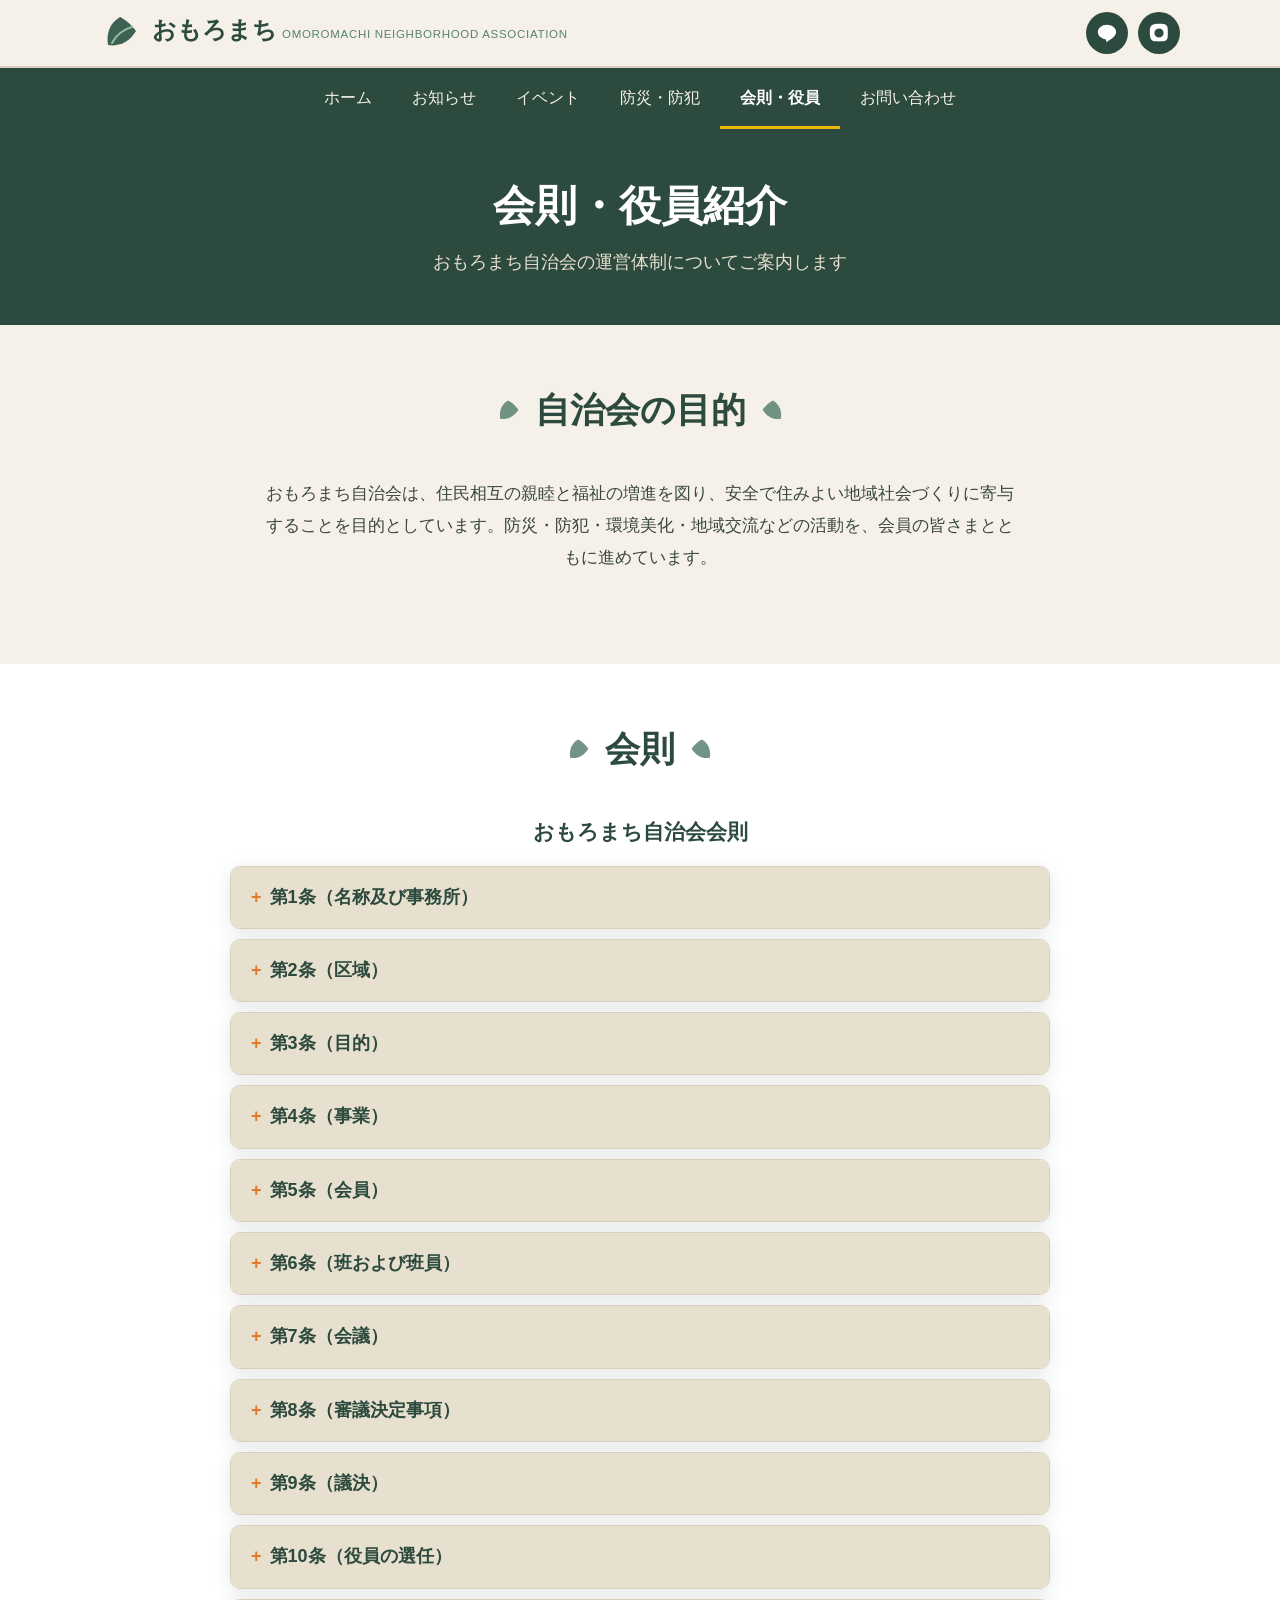
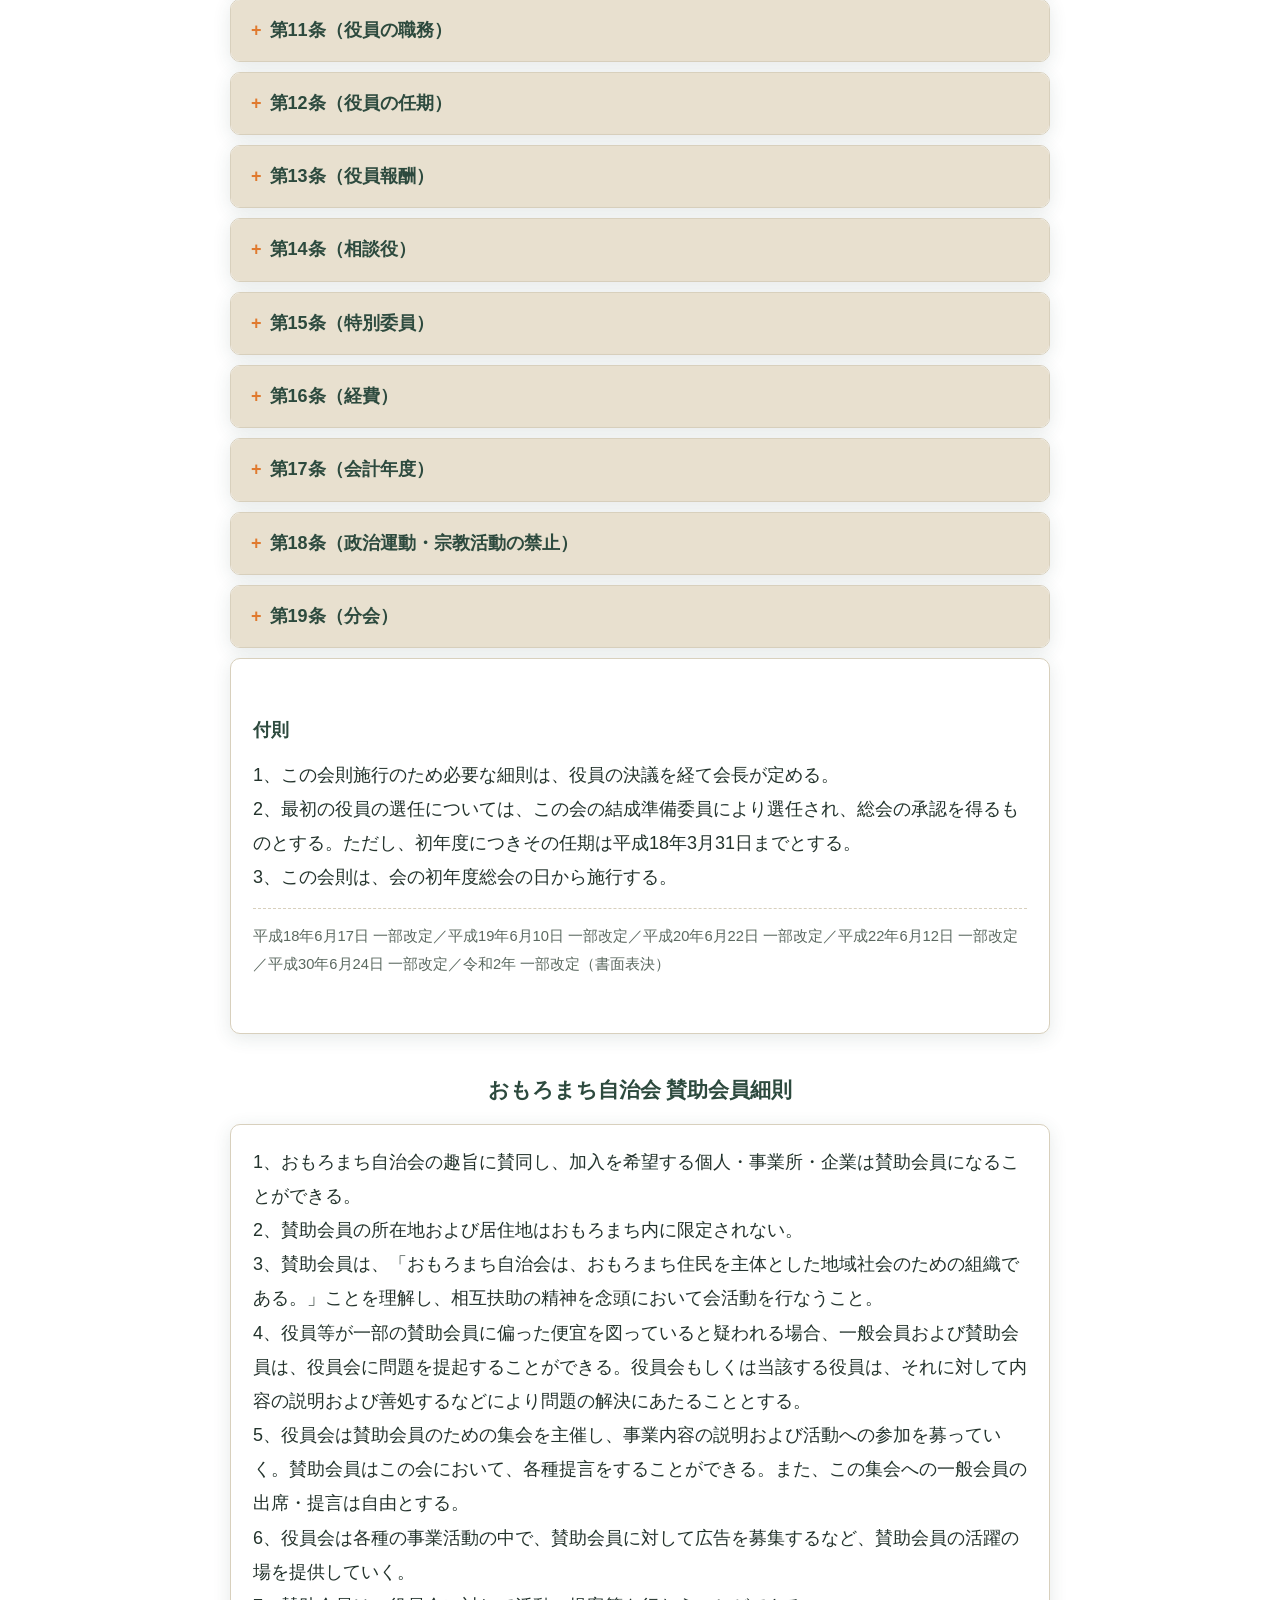
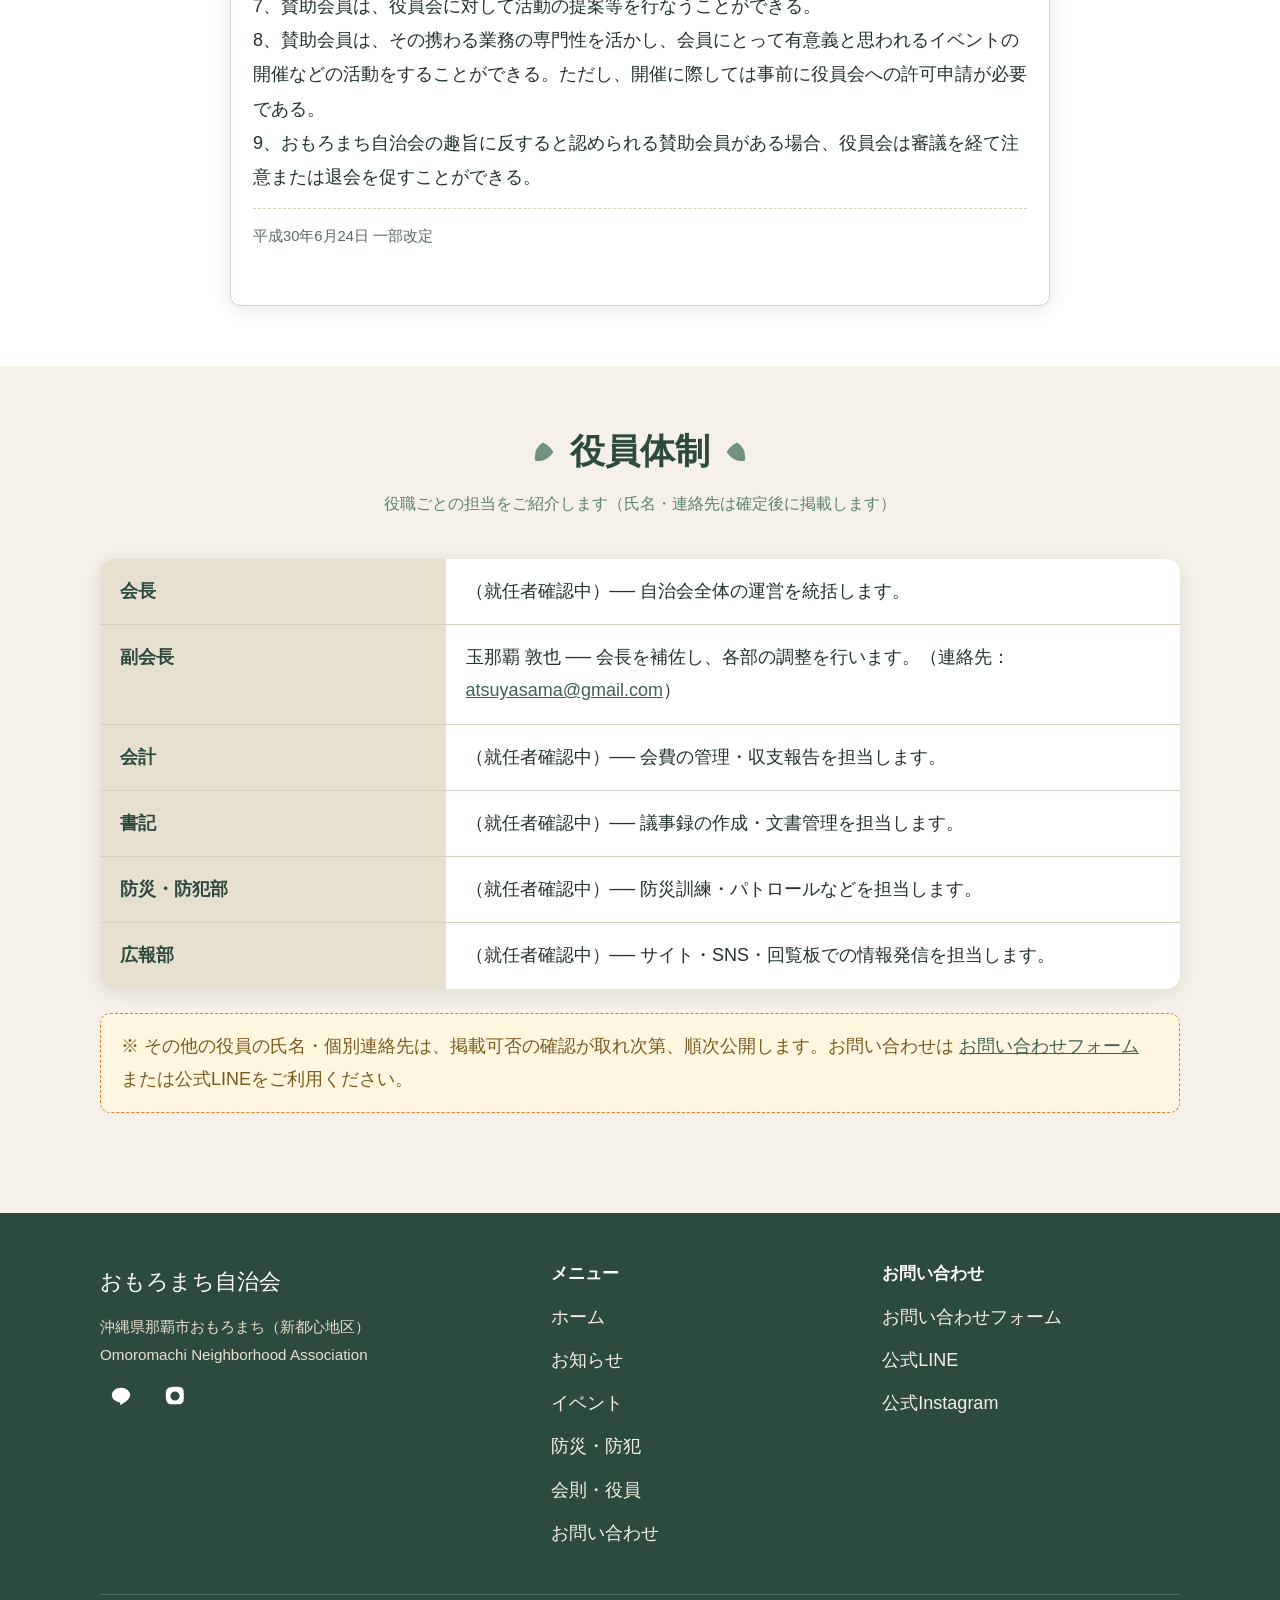
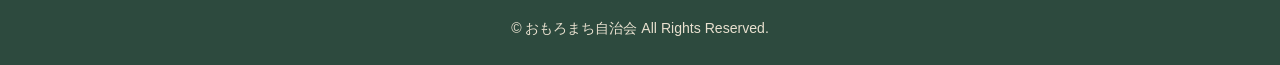
==== about.html @ 19787b6f "おもろまち自治会公式サイト 初回実装 トップ・会則役員・お問い合わせ・防災防犯・お知らせ・イベントの6ページ、 公式LINE/Instagram誘導、実写真反映済み。" ====
<!DOCTYPE html>
<html lang="ja">
<head>
<meta charset="UTF-8">
<meta name="viewport" content="width=device-width, initial-scale=1.0">
<title>会則・役員紹介｜おもろまち自治会</title>
<meta name="description" content="おもろまち自治会の会則と役員体制のご紹介です。">
<link rel="stylesheet" href="css/style.css">
</head>
<body>

<!-- ===== 共通ヘッダー ===== -->
<header class="site-header">
  <div class="header-inner">
    <a class="brand" href="index.html">
      <svg class="logo-leaf" width="40" height="40" viewBox="0 0 40 40" aria-hidden="true">
        <path d="M20 4C10 10 6 20 8 32c12 2 22-4 28-14C30 10 24 6 20 4z" fill="#3d6152"/>
        <path d="M12 30C16 22 24 16 32 14" stroke="#8fbfa5" stroke-width="2" fill="none" stroke-linecap="round"/>
      </svg>
      <span class="brand-text">
        <span class="brand-title">おもろまち</span>
        <span class="brand-sub">Omoromachi Neighborhood Association</span>
      </span>
    </a>
    <div class="header-sns">
      <a class="sns-btn" href="https://page.line.me/620akybx?openQrModal=true" target="_blank" rel="noopener" aria-label="公式LINE">
        <svg viewBox="0 0 24 24" aria-hidden="true"><path d="M12 3C6.5 3 2 6.6 2 11c0 3.9 3.5 7.2 8.3 7.9.3.1.7.2.8.5.1.3.1.7 0 .9l-.1.8c0 .3-.2 1 .9.5s5.7-3.4 7.8-5.8C21 14.5 22 12.8 22 11c0-4.4-4.5-8-10-8z" fill="#fff"/></svg>
      </a>
      <a class="sns-btn" href="https://www.instagram.com/omoromachijichikai/" target="_blank" rel="noopener" aria-label="公式Instagram">
        <svg viewBox="0 0 24 24" aria-hidden="true"><path d="M12 2c2.7 0 3 0 4.1.1 1 0 1.7.2 2.3.4.6.3 1.1.6 1.6 1.1.5.5.8 1 1.1 1.6.2.6.4 1.3.4 2.3.1 1.1.1 1.4.1 4.1s0 3-.1 4.1c0 1-.2 1.7-.4 2.3-.3.6-.6 1.1-1.1 1.6-.5.5-1 .8-1.6 1.1-.6.2-1.3.4-2.3.4-1.1.1-1.4.1-4.1.1s-3 0-4.1-.1c-1 0-1.7-.2-2.3-.4-.6-.3-1.1-.6-1.6-1.1-.5-.5-.8-1-1.1-1.6-.2-.6-.4-1.3-.4-2.3C2 15 2 14.7 2 12s0-3 .1-4.1c0-1 .2-1.7.4-2.3.3-.6.6-1.1 1.1-1.6.5-.5 1-.8 1.6-1.1.6-.2 1.3-.4 2.3-.4C9 2 9.3 2 12 2zm0 5a5 5 0 100 10 5 5 0 000-10z" fill="#fff"/></svg>
      </a>
    </div>
    <button class="nav-toggle" aria-label="メニューを開く" aria-expanded="false" aria-controls="mainnav">
      <span></span><span></span><span></span>
    </button>
  </div>
</header>

<nav class="site-nav" id="mainnav">
  <ul class="nav-list">
    <li><a href="index.html">ホーム</a></li>
    <li><a href="news.html">お知らせ</a></li>
    <li><a href="event.html">イベント</a></li>
    <li><a href="bousai.html">防災・防犯</a></li>
    <li><a href="about.html" class="current">会則・役員</a></li>
    <li><a href="contact.html">お問い合わせ</a></li>
  </ul>
</nav>

<section class="page-hero">
  <h1 class="mincho">会則・役員紹介</h1>
  <p>おもろまち自治会の運営体制についてご案内します</p>
</section>

<!-- 会の目的 -->
<section class="section">
  <div class="container">
    <div class="section-head">
      <h2>
        <svg class="leaf-deco" width="26" height="26" viewBox="0 0 40 40" aria-hidden="true"><path d="M20 4C10 10 6 20 8 32c12 2 22-4 28-14C30 10 24 6 20 4z" fill="#5a8271"/></svg>
        自治会の目的
        <svg class="leaf-deco" width="26" height="26" viewBox="0 0 40 40" aria-hidden="true" style="transform:scaleX(-1)"><path d="M20 4C10 10 6 20 8 32c12 2 22-4 28-14C30 10 24 6 20 4z" fill="#5a8271"/></svg>
      </h2>
    </div>
    <p class="lead">おもろまち自治会は、住民相互の親睦と福祉の増進を図り、安全で住みよい地域社会づくりに寄与することを目的としています。防災・防犯・環境美化・地域交流などの活動を、会員の皆さまとともに進めています。</p>
  </div>
</section>

<!-- 会則 -->
<section class="section alt">
  <div class="container">
    <div class="section-head">
      <h2>
        <svg class="leaf-deco" width="26" height="26" viewBox="0 0 40 40" aria-hidden="true"><path d="M20 4C10 10 6 20 8 32c12 2 22-4 28-14C30 10 24 6 20 4z" fill="#5a8271"/></svg>
        会則
        <svg class="leaf-deco" width="26" height="26" viewBox="0 0 40 40" aria-hidden="true" style="transform:scaleX(-1)"><path d="M20 4C10 10 6 20 8 32c12 2 22-4 28-14C30 10 24 6 20 4z" fill="#5a8271"/></svg>
      </h2>
    </div>
    <div class="bylaws-block">
      <h3 class="bylaws-title">おもろまち自治会会則</h3>

      <details class="bylaws-article">
        <summary>第1条（名称及び事務所）</summary>
        <div class="bylaws-article-body">この会は「おもろまち自治会」と称し、事務所をおもろまち地区内に置く。</div>
      </details>

      <details class="bylaws-article">
        <summary>第2条（区域）</summary>
        <div class="bylaws-article-body">この会の活動区域は、沖縄県那覇市おもろまち区域を基本とする。</div>
      </details>

      <details class="bylaws-article">
        <summary>第3条（目的）</summary>
        <div class="bylaws-article-body">この会は、会員相互の親睦と福祉を増進し、地域社会の向上発展を図ることを目的とする。</div>
      </details>

      <details class="bylaws-article">
        <summary>第4条（事業）</summary>
        <div class="bylaws-article-body">この会は、前条の目的を達成するため、次の事業を行う。
(1) 会員相互の扶助、並びに親睦の増進に関すること。
(2) 福利厚生の増進に関すること。
(3) 環境衛生の改善向上に関すること。
(4) 地域の交通安全に関すること。
(5) 防犯防災対策に関すること。
(6) 青少年の健全育成に関すること。
(7) その他、会の目的達成に関すること。</div>
      </details>

      <details class="bylaws-article">
        <summary>第5条（会員）</summary>
        <div class="bylaws-article-body">1、この会は、おもろまち（おもろまち区域に接しているマンション名「アーバンパレット新都心（安里91番地）」を含める）に在住し、この会の目的に賛同する者を会員として組織する。
2、この会の目的に賛同し、その発展を助成しようとする個人・事業所・団体は賛助会員となることができる。
3、賛助会員に関する細則は別に定める。
4、会員（賛助会員を含む）は、会長もしくは副会長に届け出ることによって、この会に加入及び脱退することができる。
5、会費を長期にわたり滞納した場合は、役員会により会員（賛助会員を含む）を退会させることができる。退会させられた会員の再入会については、役員会により決定する。</div>
      </details>

      <details class="bylaws-article">
        <summary>第6条（班および班員）</summary>
        <div class="bylaws-article-body">この会に班を置くことができる
1、各班の区分けは役員会および会員相互の話し合いにより決定する。
2、各班には、班長1名および副班長若干名を置くことができる。
3、班長および副班長は、各班の推薦等により各班により決定するものとする。</div>
      </details>

      <details class="bylaws-article">
        <summary>第7条（会議）</summary>
        <div class="bylaws-article-body">この会の会議は、総会および役員会とする。
1、総会は、毎年6月までに開催する。ただし、会長が必要と認めるときは、臨時に開催することができる。
2、役員会は、会長が必要と認めるときに開催する。
3、役員会は、第10条各号の役員をもって構成する。</div>
      </details>

      <details class="bylaws-article">
        <summary>第8条（審議決定事項）</summary>
        <div class="bylaws-article-body">会議の審議決定事項は次のとおりとする。
1、総会は次の事項を審議決定する。
(1) 会長、副会長および他の各役員の選任決定。
(2) 事業計画および収支予算の承認。
(3) 事業報告および収支決算の承認。
(4) 会則に関する審議および承認。
(5) その他必要な事項。（役員のリコール等を含む。）
2、役員会は次の事項を審議または決定する。
(1) 事業計画および予算決算に関すること。
(2) 会則に関すること。（審議後、総会にて承認を得る。）
(3) 細則に関すること。（審議後、総会にて承認を得る。）
(4) その他必要な事項。（役員のリコール等を含む。審議後、総会にて承認を得る。）
3、役員会は必要止むを得ないときは、総会に代わり審議決定することができる。ただし、次の総会において承認を得るものとする。</div>
      </details>

      <details class="bylaws-article">
        <summary>第9条（議決）</summary>
        <div class="bylaws-article-body">総会の議事は、出席者（委任状を含む）の過半数で決定する。
尚、総会は会員の1/3以上（委任状を含む）の出席で成立するものとする。
また、疫病の蔓延や自然災害発生等の社会状況下において、総会の開催が困難と判断される年度においては、書面表決により議決を行うこととする。その判断は、会長を主とする役員会に決定を委ねるものとする。</div>
      </details>

      <details class="bylaws-article">
        <summary>第10条（役員の選任）</summary>
        <div class="bylaws-article-body">この会に次の役員を置く。
(1) 会長1名 (2) 副会長 若干名 (3) 事務局（会計・書記） 若干名 (4) 広報1名 (5) 班長 若干名 (6) 監査役2名
1、会長、副会長、監査役は総会において選任する。
2、他の役員は役員会の同意を得て会長が選任する。</div>
      </details>

      <details class="bylaws-article">
        <summary>第11条（役員の職務）</summary>
        <div class="bylaws-article-body">役員の職務は次のとおりとする。
1、会長は、会を代表し会務を統轄する。
2、副会長は、会長を補佐し、会長が事故・病気等により不在の場合はその職務を代行する。
3、会計は、会長の指示を受けて、会計事務を処理する。
4、書記は、会の記録事務を行なう。
5、班長は、事務連絡等を行なう。
6、監査役は、会の会計を監査する。</div>
      </details>

      <details class="bylaws-article">
        <summary>第12条（役員の任期）</summary>
        <div class="bylaws-article-body">1、役員の任期は2年とし、再任をさまたげない。ただし、班長の任期は1年とする。
2、補欠により就任した役員の任期は、前任者の残任期間とする。
3、役員は、その任期満了後も後任者が選任されるまでは、その職務を行うものとする。</div>
      </details>

      <details class="bylaws-article">
        <summary>第13条（役員報酬）</summary>
        <div class="bylaws-article-body">役員および特別委員には、総会にて議決された予算に則って報酬を支給する。</div>
      </details>

      <details class="bylaws-article">
        <summary>第14条（相談役）</summary>
        <div class="bylaws-article-body">1、この会に相談役を置くことが出来る。
2、相談役は、役員会の同意を得て会長が委嘱する。
3、相談役は、会の相談に応じ、会議に出席して意見をのべることが出来る。</div>
      </details>

      <details class="bylaws-article">
        <summary>第15条（特別委員）</summary>
        <div class="bylaws-article-body">1、自治会運営において専門的事項に関し、必要に応じて特別委員を置くことが出来る。
2、特別委員は、役員会による審議後、会長が委嘱する。</div>
      </details>

      <details class="bylaws-article">
        <summary>第16条（経費）</summary>
        <div class="bylaws-article-body">この会の経費は、会費、寄付金およびその他の収入をもってあてる。
1、会費は、1世帯あたり月額「500円」とする。
2、賛助会員の会費も月額「500円」とする。
3、会費は各会員より口座振替にて毎年6月末日を振替日（休日の場合は前日）とし、一年分（¥6000）を徴収する。
4、住民が組織する管理組合のある集合住宅（マンション・アパート等）において、管理組合により集合住宅全戸で一括入会する場合は、会費割引の対象となる。ただし、会費徴収については、一括入会する管理組合が各集合住宅の会員から行い、自治会の口座に一年分を一括（全戸数分）で口座振込とする。（1ヶ月あたりの割引額は、50世帯未満100円/世帯、50以上100世帯未満150円/世帯、100世帯以上200円/世帯とする）また、一括入会割引の対象となる管理組合は、第6条に基づき、その代表者を班長とする。</div>
      </details>

      <details class="bylaws-article">
        <summary>第17条（会計年度）</summary>
        <div class="bylaws-article-body">この会の会計年度は、毎年4月1日より翌年3月31日までとする。ただし、初年度は総会後より翌年3月31日までとする。</div>
      </details>

      <details class="bylaws-article">
        <summary>第18条（政治運動・宗教活動の禁止）</summary>
        <div class="bylaws-article-body">この会の会員は、この会を政治および宗教の運動活動に利用してはならない。</div>
      </details>

      <details class="bylaws-article">
        <summary>第19条（分会）</summary>
        <div class="bylaws-article-body">この会に、子供会・婦人会・老人会等の分会を発足することができる。各分会は、有志により自主運営することを基本とするが、必要に応じてその代表者等が役員会に運営方法・内容を相談することができる。</div>
      </details>

      <div class="bylaws-supplement">
        <h4>付則</h4>1、この会則施行のため必要な細則は、役員の決議を経て会長が定める。
2、最初の役員の選任については、この会の結成準備委員により選任され、総会の承認を得るものとする。ただし、初年度につきその任期は平成18年3月31日までとする。
3、この会則は、会の初年度総会の日から施行する。
        <div class="bylaws-revisions">平成18年6月17日 一部改定／平成19年6月10日 一部改定／平成20年6月22日 一部改定／平成22年6月12日 一部改定／平成30年6月24日 一部改定／令和2年 一部改定（書面表決）</div>
      </div>
    </div>

    <div class="bylaws-block">
      <h3 class="bylaws-title">おもろまち自治会 賛助会員細則</h3>
      <div class="bylaws-supplement">1、おもろまち自治会の趣旨に賛同し、加入を希望する個人・事業所・企業は賛助会員になることができる。
2、賛助会員の所在地および居住地はおもろまち内に限定されない。
3、賛助会員は、「おもろまち自治会は、おもろまち住民を主体とした地域社会のための組織である。」ことを理解し、相互扶助の精神を念頭において会活動を行なうこと。
4、役員等が一部の賛助会員に偏った便宜を図っていると疑われる場合、一般会員および賛助会員は、役員会に問題を提起することができる。役員会もしくは当該する役員は、それに対して内容の説明および善処するなどにより問題の解決にあたることとする。
5、役員会は賛助会員のための集会を主催し、事業内容の説明および活動への参加を募っていく。賛助会員はこの会において、各種提言をすることができる。また、この集会への一般会員の出席・提言は自由とする。
6、役員会は各種の事業活動の中で、賛助会員に対して広告を募集するなど、賛助会員の活躍の場を提供していく。
7、賛助会員は、役員会に対して活動の提案等を行なうことができる。
8、賛助会員は、その携わる業務の専門性を活かし、会員にとって有意義と思われるイベントの開催などの活動をすることができる。ただし、開催に際しては事前に役員会への許可申請が必要である。
9、おもろまち自治会の趣旨に反すると認められる賛助会員がある場合、役員会は審議を経て注意または退会を促すことができる。
        <div class="bylaws-revisions">平成30年6月24日 一部改定</div>
      </div>
    </div>
  </div>
</section>

<!-- 役員体制 -->
<section class="section">
  <div class="container">
    <div class="section-head">
      <h2>
        <svg class="leaf-deco" width="26" height="26" viewBox="0 0 40 40" aria-hidden="true"><path d="M20 4C10 10 6 20 8 32c12 2 22-4 28-14C30 10 24 6 20 4z" fill="#5a8271"/></svg>
        役員体制
        <svg class="leaf-deco" width="26" height="26" viewBox="0 0 40 40" aria-hidden="true" style="transform:scaleX(-1)"><path d="M20 4C10 10 6 20 8 32c12 2 22-4 28-14C30 10 24 6 20 4z" fill="#5a8271"/></svg>
      </h2>
      <p>役職ごとの担当をご紹介します（氏名・連絡先は確定後に掲載します）</p>
    </div>
    <table class="def-table">
      <tbody>
        <tr>
          <th>会長</th>
          <td>（就任者確認中）── 自治会全体の運営を統括します。</td>
        </tr>
        <tr>
          <th>副会長</th>
          <td>玉那覇 敦也 ── 会長を補佐し、各部の調整を行います。（連絡先：<a href="mailto:atsuyasama@gmail.com">atsuyasama@gmail.com</a>）</td>
        </tr>
        <tr>
          <th>会計</th>
          <td>（就任者確認中）── 会費の管理・収支報告を担当します。</td>
        </tr>
        <tr>
          <th>書記</th>
          <td>（就任者確認中）── 議事録の作成・文書管理を担当します。</td>
        </tr>
        <tr>
          <th>防災・防犯部</th>
          <td>（就任者確認中）── 防災訓練・パトロールなどを担当します。</td>
        </tr>
        <tr>
          <th>広報部</th>
          <td>（就任者確認中）── サイト・SNS・回覧板での情報発信を担当します。</td>
        </tr>
      </tbody>
    </table>
    <div class="placeholder-note" style="margin-top:24px">
      ※ その他の役員の氏名・個別連絡先は、掲載可否の確認が取れ次第、順次公開します。お問い合わせは
      <a href="contact.html">お問い合わせフォーム</a> または公式LINEをご利用ください。
    </div>
  </div>
</section>

<!-- ===== 共通フッター ===== -->
<footer class="site-footer">
  <div class="container">
    <div class="footer-grid">
      <div class="footer-brand">
        <span class="brand-title">おもろまち自治会</span>
        <p>沖縄県那覇市おもろまち（新都心地区）<br>Omoromachi Neighborhood Association</p>
        <div class="footer-sns">
          <a class="sns-btn" href="https://page.line.me/620akybx?openQrModal=true" target="_blank" rel="noopener" aria-label="公式LINE">
            <svg viewBox="0 0 24 24" aria-hidden="true"><path d="M12 3C6.5 3 2 6.6 2 11c0 3.9 3.5 7.2 8.3 7.9.3.1.7.2.8.5.1.3.1.7 0 .9l-.1.8c0 .3-.2 1 .9.5s5.7-3.4 7.8-5.8C21 14.5 22 12.8 22 11c0-4.4-4.5-8-10-8z" fill="#fff"/></svg>
          </a>
          <a class="sns-btn" href="https://www.instagram.com/omoromachijichikai/" target="_blank" rel="noopener" aria-label="公式Instagram">
            <svg viewBox="0 0 24 24" aria-hidden="true"><path d="M12 2c2.7 0 3 0 4.1.1 1 0 1.7.2 2.3.4.6.3 1.1.6 1.6 1.1.5.5.8 1 1.1 1.6.2.6.4 1.3.4 2.3.1 1.1.1 1.4.1 4.1s0 3-.1 4.1c0 1-.2 1.7-.4 2.3-.3.6-.6 1.1-1.1 1.6-.5.5-1 .8-1.6 1.1-.6.2-1.3.4-2.3.4-1.1.1-1.4.1-4.1.1s-3 0-4.1-.1c-1 0-1.7-.2-2.3-.4-.6-.3-1.1-.6-1.6-1.1-.5-.5-.8-1-1.1-1.6-.2-.6-.4-1.3-.4-2.3C2 15 2 14.7 2 12s0-3 .1-4.1c0-1 .2-1.7.4-2.3.3-.6.6-1.1 1.1-1.6.5-.5 1-.8 1.6-1.1.6-.2 1.3-.4 2.3-.4C9 2 9.3 2 12 2zm0 5a5 5 0 100 10 5 5 0 000-10z" fill="#fff"/></svg>
          </a>
        </div>
      </div>
      <div class="footer-col">
        <h3>メニュー</h3>
        <ul>
          <li><a href="index.html">ホーム</a></li>
          <li><a href="news.html">お知らせ</a></li>
          <li><a href="event.html">イベント</a></li>
          <li><a href="bousai.html">防災・防犯</a></li>
          <li><a href="about.html">会則・役員</a></li>
          <li><a href="contact.html">お問い合わせ</a></li>
        </ul>
      </div>
      <div class="footer-col">
        <h3>お問い合わせ</h3>
        <ul>
          <li><a href="contact.html">お問い合わせフォーム</a></li>
          <li><a href="https://page.line.me/620akybx?openQrModal=true" target="_blank" rel="noopener">公式LINE</a></li>
          <li><a href="https://www.instagram.com/omoromachijichikai/" target="_blank" rel="noopener">公式Instagram</a></li>
        </ul>
      </div>
    </div>
    <div class="footer-bottom">
      &copy; おもろまち自治会 All Rights Reserved.
    </div>
  </div>
</footer>

<script src="js/main.js"></script>
</body>
</html>
---- css/style.css ----
/* =========================================================
   おもろまち自治会 公式サイト 共通スタイル
   配色: 深緑 #2d4a3e / アイボリー #f5f1e8 / アクセント黄・橙
   ========================================================= */

:root {
  --green-deep: #2d4a3e;
  --green-mid: #3d6152;
  --green-light: #5a8271;
  --cream: #f5f1e8;
  --cream-dark: #e8e0cf;
  --accent-yellow: #f2b705;
  --accent-orange: #e07a2f;
  --text-main: #23332c;
  --text-inverse: #ffffff;
  --border-soft: #d8d0bd;
  --shadow: 0 4px 18px rgba(45, 74, 62, 0.12);

  /* 高齢者にも読みやすいよう、やや大きめの基準文字サイズ */
  --fs-base: 18px;
  --maxw: 1120px;
  --radius: 14px;
}

* { box-sizing: border-box; }

html { scroll-behavior: smooth; }

body {
  margin: 0;
  font-family: "Hiragino Kaku Gothic ProN", "Yu Gothic", "Meiryo", "Segoe UI", sans-serif;
  font-size: var(--fs-base);
  line-height: 1.85;
  color: var(--text-main);
  background: var(--cream);
  -webkit-text-size-adjust: 100%;
}

/* 見出しは明朝系 */
h1, h2, h3, .mincho {
  font-family: "Hiragino Mincho ProN", "Yu Mincho", "YuMincho", "Noto Serif JP", serif;
  font-weight: 600;
  color: var(--green-deep);
  line-height: 1.5;
}

a { color: var(--green-mid); }

img { max-width: 100%; display: block; }

.container {
  width: 100%;
  max-width: var(--maxw);
  margin: 0 auto;
  padding: 0 20px;
}

.visually-hidden {
  position: absolute; width: 1px; height: 1px;
  padding: 0; margin: -1px; overflow: hidden;
  clip: rect(0 0 0 0); white-space: nowrap; border: 0;
}

/* ========== ヘッダー ========== */
.site-header {
  background: var(--cream);
  border-bottom: 2px solid var(--border-soft);
  position: sticky;
  top: 0;
  z-index: 50;
}
.header-inner {
  display: flex;
  align-items: center;
  justify-content: space-between;
  gap: 16px;
  padding: 12px 20px;
  max-width: var(--maxw);
  margin: 0 auto;
}
.brand {
  display: flex;
  align-items: center;
  gap: 12px;
  text-decoration: none;
}
.brand .logo-leaf { flex: none; }
.brand-text .brand-title {
  font-family: "Hiragino Mincho ProN", "Yu Mincho", serif;
  font-size: 1.5rem;
  font-weight: 700;
  color: var(--green-deep);
  line-height: 1.2;
}
.brand-text .brand-sub {
  font-size: 0.72rem;
  letter-spacing: 0.06em;
  color: var(--green-light);
  text-transform: uppercase;
}

.header-sns {
  display: flex;
  align-items: center;
  gap: 10px;
}
.sns-btn {
  width: 42px; height: 42px;
  border-radius: 50%;
  display: inline-flex;
  align-items: center;
  justify-content: center;
  background: var(--green-deep);
  color: #fff;
  text-decoration: none;
  transition: transform .15s ease, background .15s ease;
}
.sns-btn:hover { transform: translateY(-2px); background: var(--green-mid); }
.sns-btn svg { width: 22px; height: 22px; fill: #fff; }

/* ハンバーガー */
.nav-toggle {
  display: none;
  background: none;
  border: 2px solid var(--green-deep);
  border-radius: 8px;
  width: 46px; height: 42px;
  cursor: pointer;
  padding: 0;
}
.nav-toggle span {
  display: block;
  width: 22px; height: 2px;
  margin: 4px auto;
  background: var(--green-deep);
  transition: .25s;
}

/* ========== ナビ ========== */
.site-nav {
  background: var(--green-deep);
}
.nav-list {
  list-style: none;
  margin: 0; padding: 0;
  display: flex;
  flex-wrap: wrap;
  justify-content: center;
  max-width: var(--maxw);
  margin: 0 auto;
}
.nav-list a {
  display: block;
  padding: 14px 20px;
  color: var(--cream);
  text-decoration: none;
  font-size: 1.02rem;
  border-bottom: 3px solid transparent;
  transition: background .15s, border-color .15s;
}
.nav-list a:hover { background: var(--green-mid); }
.nav-list a.current {
  border-bottom-color: var(--accent-yellow);
  color: #fff;
  font-weight: 700;
}

/* ========== ヒーロー ========== */
.hero {
  position: relative;
  padding: 0;
}
.hero-photos {
  display: grid;
  grid-template-columns: 1fr 1fr 1fr;
  min-height: 340px;
}
.hero-photos .ph { min-height: 340px; overflow: hidden; background: linear-gradient(135deg, #6a8f7c, #3d6152); }
.hero-photos .ph img {
  width: 100%;
  height: 100%;
  object-fit: cover;
  display: block;
}

.hero-overlay {
  position: absolute;
  inset: 0;
  display: flex;
  flex-direction: column;
  align-items: center;
  justify-content: center;
  text-align: center;
  padding: 24px;
  background: rgba(20, 35, 28, 0.42);
}
.hero-overlay h1 {
  color: #fff;
  font-size: clamp(1.9rem, 5vw, 3.2rem);
  margin: 0 0 14px;
  text-shadow: 0 2px 12px rgba(0,0,0,.4);
}
.hero-overlay p {
  color: #fdfbf5;
  font-size: clamp(1rem, 2.4vw, 1.25rem);
  margin: 0 0 8px;
  text-shadow: 0 1px 8px rgba(0,0,0,.4);
}
.hero-btns {
  margin-top: 22px;
  display: flex;
  gap: 14px;
  flex-wrap: wrap;
  justify-content: center;
}

/* ========== ボタン ========== */
.btn {
  display: inline-block;
  padding: 14px 30px;
  border-radius: 999px;
  font-size: 1.05rem;
  font-weight: 700;
  text-decoration: none;
  cursor: pointer;
  border: 2px solid transparent;
  transition: transform .15s ease, box-shadow .15s ease;
}
.btn:hover { transform: translateY(-2px); box-shadow: var(--shadow); }
.btn-primary { background: var(--green-deep); color: #fff; }
.btn-cream { background: var(--cream); color: var(--green-deep); border-color: var(--cream-dark); }
.btn-accent { background: var(--accent-orange); color: #fff; }

/* ========== セクション ========== */
.section { padding: 60px 0; }
.section.alt { background: #fff; }

.section-head {
  text-align: center;
  margin-bottom: 40px;
}
.section-head h2 {
  font-size: clamp(1.6rem, 3.5vw, 2.2rem);
  margin: 0;
  display: inline-flex;
  align-items: center;
  gap: 14px;
}
.section-head .leaf-deco { flex: none; opacity: .85; }
.section-head p {
  margin: 10px 0 0;
  color: var(--green-light);
  font-size: 1rem;
}

/* ========== カードグリッド ========== */
.card-grid {
  display: grid;
  grid-template-columns: repeat(3, 1fr);
  gap: 26px;
}
.card {
  background: #fff;
  border: 1px solid var(--border-soft);
  border-radius: var(--radius);
  overflow: hidden;
  box-shadow: var(--shadow);
  display: flex;
  flex-direction: column;
  transition: transform .15s ease;
}
.card:hover { transform: translateY(-4px); }
.card-thumb {
  height: 160px;
  background: linear-gradient(135deg, var(--green-light), var(--green-deep));
  display: flex; align-items: center; justify-content: center;
  overflow: hidden;
}
.card-thumb.thumb-event { background: linear-gradient(135deg, var(--accent-yellow), var(--accent-orange)); }
.card-thumb svg { width: 54px; height: 54px; opacity: .9; }
.card-thumb img {
  width: 100%;
  height: 100%;
  object-fit: cover;
  display: block;
}
.card-body { padding: 18px 20px 22px; flex: 1; display: flex; flex-direction: column; }
.card-date {
  font-size: 0.85rem;
  color: var(--accent-orange);
  font-weight: 700;
  letter-spacing: .04em;
}
.card-body h3 { margin: 6px 0 8px; font-size: 1.2rem; }
.card-body p { margin: 0; font-size: 0.96rem; color: #4a5750; }
.card-more { margin-top: auto; }

/* ========== SNS 誘導バナー ========== */
.sns-banner {
  background: var(--green-deep);
  color: #fff;
  border-radius: var(--radius);
  padding: 34px 28px;
  text-align: center;
}
.sns-banner h2 { color: #fff; margin: 0 0 8px; }
.sns-banner p { margin: 0 0 22px; color: var(--cream-dark); }
.sns-banner-btns { display: flex; gap: 16px; justify-content: center; flex-wrap: wrap; }
.sns-line { background: #06c755; color: #fff; }
.sns-insta { background: linear-gradient(45deg,#f09433,#e6683c,#dc2743,#cc2366,#bc1888); color:#fff; }

/* ========== 汎用リスト（お知らせ/防災） ========== */
.info-list { list-style: none; margin: 0; padding: 0; }
.info-list li {
  background: #fff;
  border: 1px solid var(--border-soft);
  border-left: 6px solid var(--green-light);
  border-radius: 10px;
  padding: 18px 22px;
  margin-bottom: 16px;
}
.info-list .info-date { color: var(--accent-orange); font-weight: 700; font-size: .9rem; }
.info-list h3 { margin: 4px 0 6px; font-size: 1.15rem; }
.info-list p { margin: 0; color: #4a5750; }

/* データテーブル / 定義リスト */
.def-table {
  width: 100%;
  border-collapse: collapse;
  background: #fff;
  border-radius: var(--radius);
  overflow: hidden;
  box-shadow: var(--shadow);
}
.def-table th, .def-table td {
  text-align: left;
  padding: 16px 20px;
  border-bottom: 1px solid var(--border-soft);
  vertical-align: top;
}
.def-table th {
  background: var(--cream-dark);
  color: var(--green-deep);
  width: 32%;
  font-family: "Hiragino Mincho ProN","Yu Mincho",serif;
}
.def-table tr:last-child th, .def-table tr:last-child td { border-bottom: none; }

/* ========== 会則（条文アコーディオン） ========== */
.bylaws-block { max-width: 820px; margin: 0 auto 40px; }
.bylaws-block:last-child { margin-bottom: 0; }
.bylaws-title {
  font-family: "Hiragino Mincho ProN","Yu Mincho",serif;
  color: var(--green-deep);
  font-size: 1.3rem;
  margin: 0 0 18px;
  text-align: center;
}
.bylaws-article {
  background: #fff;
  border: 1px solid var(--border-soft);
  border-radius: 10px;
  margin-bottom: 10px;
  box-shadow: var(--shadow);
  overflow: hidden;
}
.bylaws-article summary {
  cursor: pointer;
  list-style: none;
  padding: 14px 20px;
  font-weight: 700;
  color: var(--green-deep);
  background: var(--cream-dark);
  display: flex;
  align-items: center;
  gap: 8px;
}
.bylaws-article summary::-webkit-details-marker { display: none; }
.bylaws-article summary::before {
  content: "+";
  font-weight: 700;
  color: var(--accent-orange);
  flex: none;
}
.bylaws-article[open] summary::before { content: "－"; }
.bylaws-article-body {
  padding: 16px 20px 20px;
  color: var(--text-main);
  line-height: 1.9;
  white-space: pre-line;
}
.bylaws-supplement {
  background: #fff;
  border: 1px solid var(--border-soft);
  border-radius: 10px;
  box-shadow: var(--shadow);
  padding: 20px 22px;
  line-height: 1.9;
  white-space: pre-line;
  color: var(--text-main);
}
.bylaws-supplement h4 {
  margin: 0 0 10px;
  color: var(--green-deep);
  font-family: "Hiragino Mincho ProN","Yu Mincho",serif;
}
.bylaws-revisions {
  margin-top: 14px;
  padding-top: 14px;
  border-top: 1px dashed var(--border-soft);
  font-size: .92rem;
  color: #5a685f;
}

/* プレースホルダー注記 */
.placeholder-note {
  background: #fff6e0;
  border: 1px dashed var(--accent-orange);
  border-radius: 10px;
  padding: 16px 20px;
  color: #7a5a20;
  margin: 20px 0;
}

/* ========== フォーム ========== */
.form-card {
  background: #fff;
  border: 1px solid var(--border-soft);
  border-radius: var(--radius);
  box-shadow: var(--shadow);
  padding: 30px;
  max-width: 680px;
  margin: 0 auto;
}
.form-field { margin-bottom: 22px; }
.form-field label {
  display: block;
  font-weight: 700;
  margin-bottom: 8px;
  color: var(--green-deep);
}
.form-field .req { color: var(--accent-orange); font-size: .85rem; margin-left: 6px; }
.form-field input,
.form-field textarea {
  width: 100%;
  padding: 14px 16px;
  font-size: 1.02rem;
  font-family: inherit;
  border: 2px solid var(--border-soft);
  border-radius: 10px;
  background: #fdfcf8;
  color: var(--text-main);
}
.form-field input:focus,
.form-field textarea:focus {
  outline: none;
  border-color: var(--green-light);
  box-shadow: 0 0 0 3px rgba(90,130,113,.25);
}
.form-field textarea { min-height: 150px; resize: vertical; }

/* ページ見出しバンド */
.page-hero {
  background: var(--green-deep);
  color: #fff;
  text-align: center;
  padding: 46px 20px;
}
.page-hero h1 { color: #fff; margin: 0 0 8px; font-size: clamp(1.7rem, 4vw, 2.6rem); }
.page-hero p { margin: 0; color: var(--cream-dark); }

/* パンくず的リード */
.lead { font-size: 1.08rem; color: #3a4740; max-width: 760px; margin: 0 auto 30px; text-align: center; }

/* 概要2カラム */
.about-cols {
  display: grid;
  grid-template-columns: 1.2fr 1fr;
  gap: 34px;
  align-items: center;
}
.about-visual {
  min-height: 260px;
  border-radius: var(--radius);
  background: linear-gradient(135deg, #6a8f7c, #2d4a3e);
  box-shadow: var(--shadow);
  overflow: hidden;
}
.about-visual img {
  width: 100%;
  height: 100%;
  min-height: 260px;
  object-fit: cover;
  display: block;
  border-radius: var(--radius);
}

/* ========== フッター ========== */
.site-footer {
  background: var(--green-deep);
  color: var(--cream);
  padding: 48px 0 24px;
  margin-top: 20px;
}
.footer-grid {
  display: grid;
  grid-template-columns: 1.4fr 1fr 1fr;
  gap: 34px;
}
.footer-brand .brand-title { color: #fff; font-family: "Hiragino Mincho ProN","Yu Mincho",serif; font-size: 1.4rem; }
.footer-brand p { color: var(--cream-dark); font-size: .95rem; margin: 10px 0 0; }
.footer-col h3 { color: #fff; font-size: 1.05rem; margin: 0 0 14px; }
.footer-col ul { list-style: none; margin: 0; padding: 0; }
.footer-col ul li { margin-bottom: 10px; }
.footer-col ul a { color: var(--cream); text-decoration: none; }
.footer-col ul a:hover { color: var(--accent-yellow); text-decoration: underline; }
.footer-sns { display: flex; gap: 12px; margin-top: 6px; }
.footer-bottom {
  text-align: center;
  border-top: 1px solid rgba(255,255,255,.18);
  margin-top: 34px;
  padding-top: 20px;
  color: var(--cream-dark);
  font-size: .88rem;
}

/* ========== レスポンシブ ========== */
@media (max-width: 860px) {
  .card-grid { grid-template-columns: repeat(2, 1fr); }
  .footer-grid { grid-template-columns: 1fr 1fr; }
  .about-cols { grid-template-columns: 1fr; }
  .hero-photos { grid-template-columns: 1fr; min-height: 300px; }
  .hero-photos .ph-2, .hero-photos .ph-3 { display: none; }

  .nav-toggle { display: block; }
  .site-nav .nav-list {
    display: none;
    flex-direction: column;
  }
  .site-nav.open .nav-list { display: flex; }
  .nav-list a { text-align: center; border-bottom: 1px solid rgba(255,255,255,.12); }
  .nav-list a.current { border-bottom-color: var(--accent-yellow); }
}

@media (max-width: 560px) {
  :root { --fs-base: 17px; }
  .card-grid { grid-template-columns: 1fr; }
  .footer-grid { grid-template-columns: 1fr; }
  .brand-text .brand-title { font-size: 1.2rem; }
  .brand-text .brand-sub { font-size: 0.62rem; }
  .section { padding: 44px 0; }
  .header-inner { padding: 10px 16px; }
}
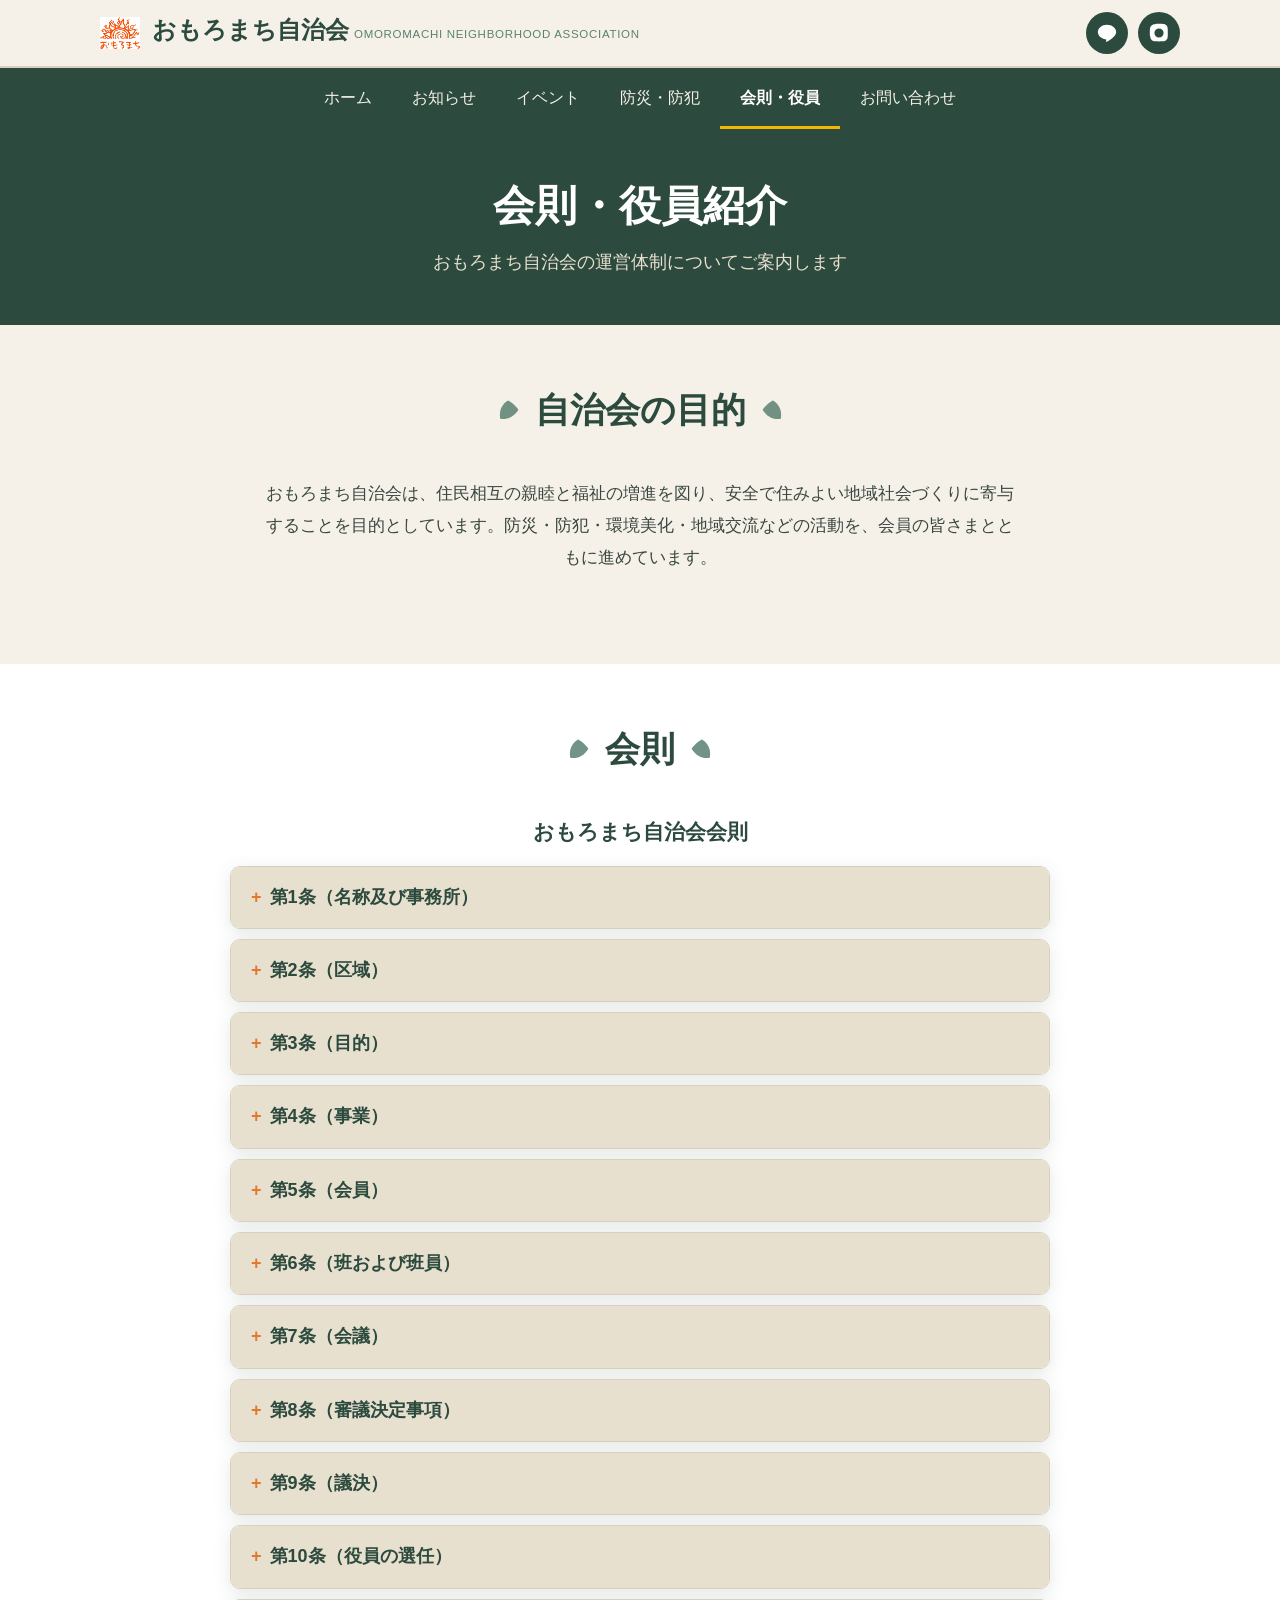
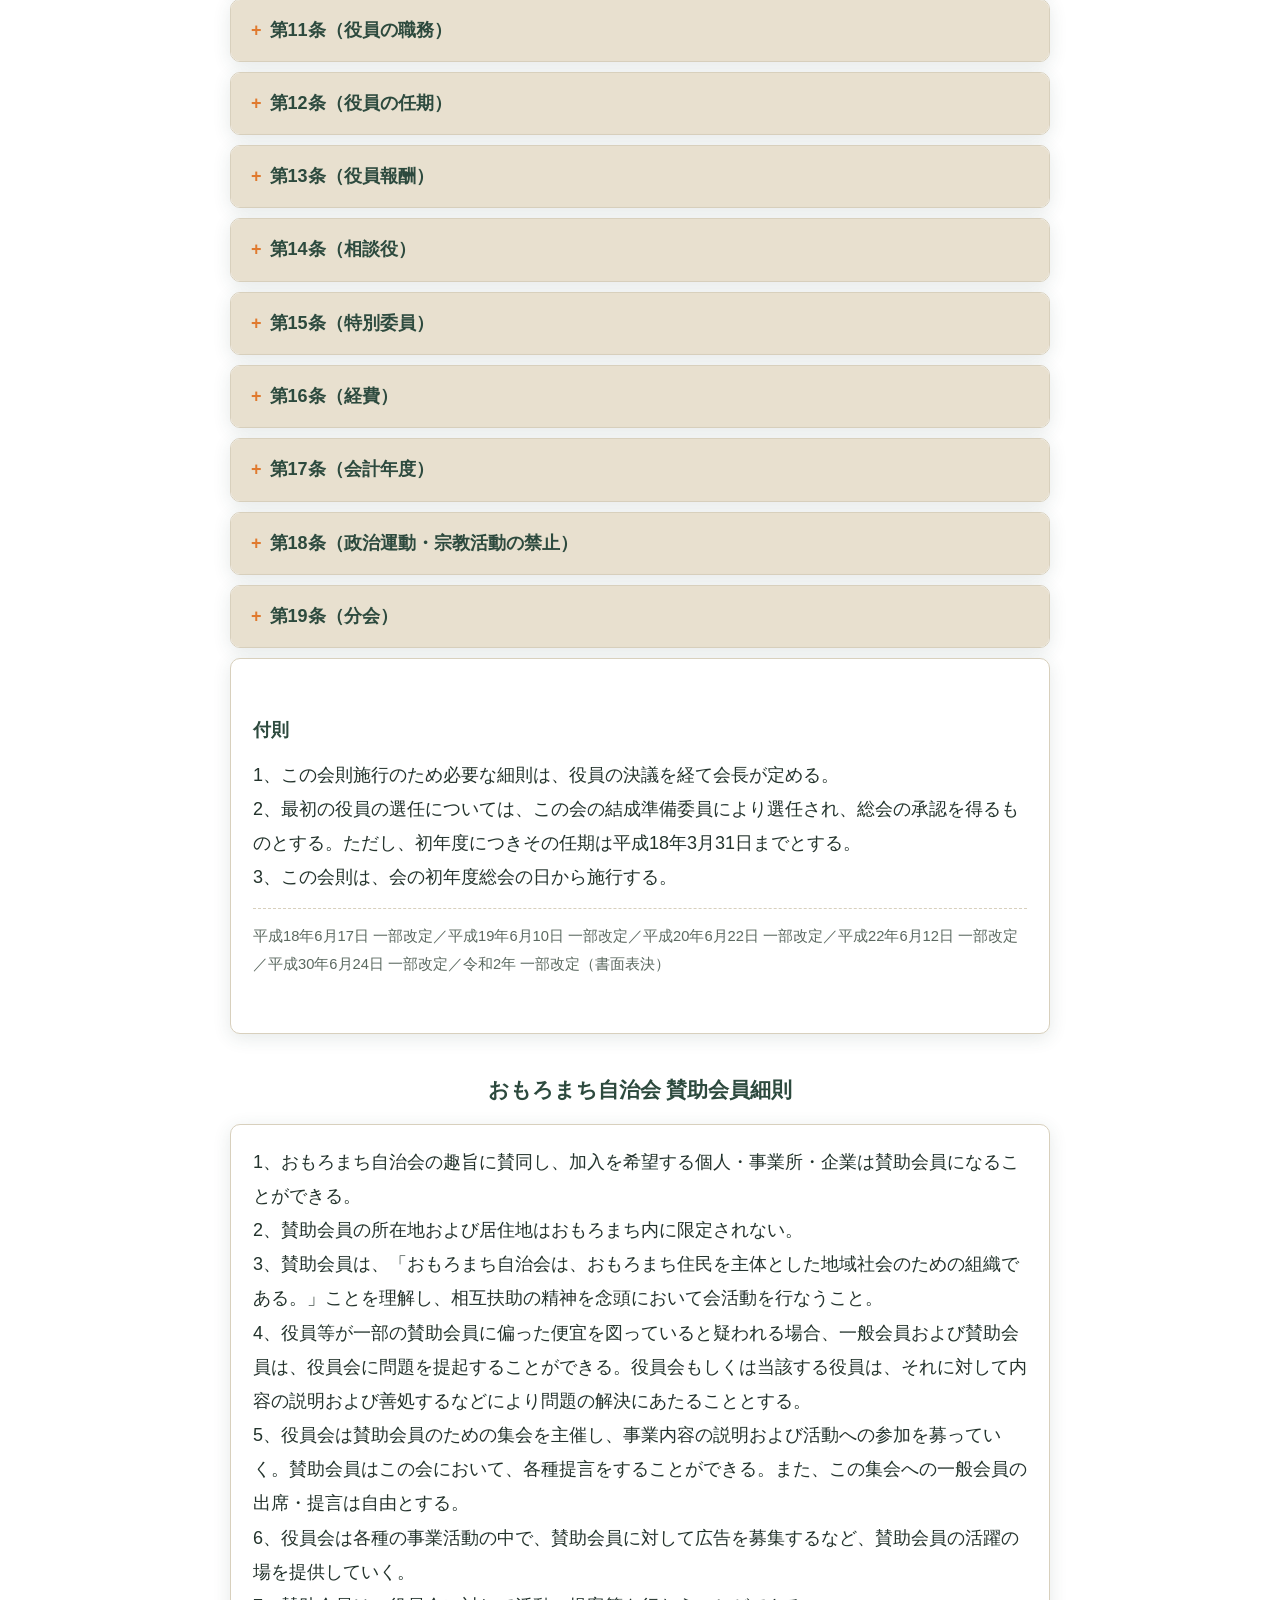
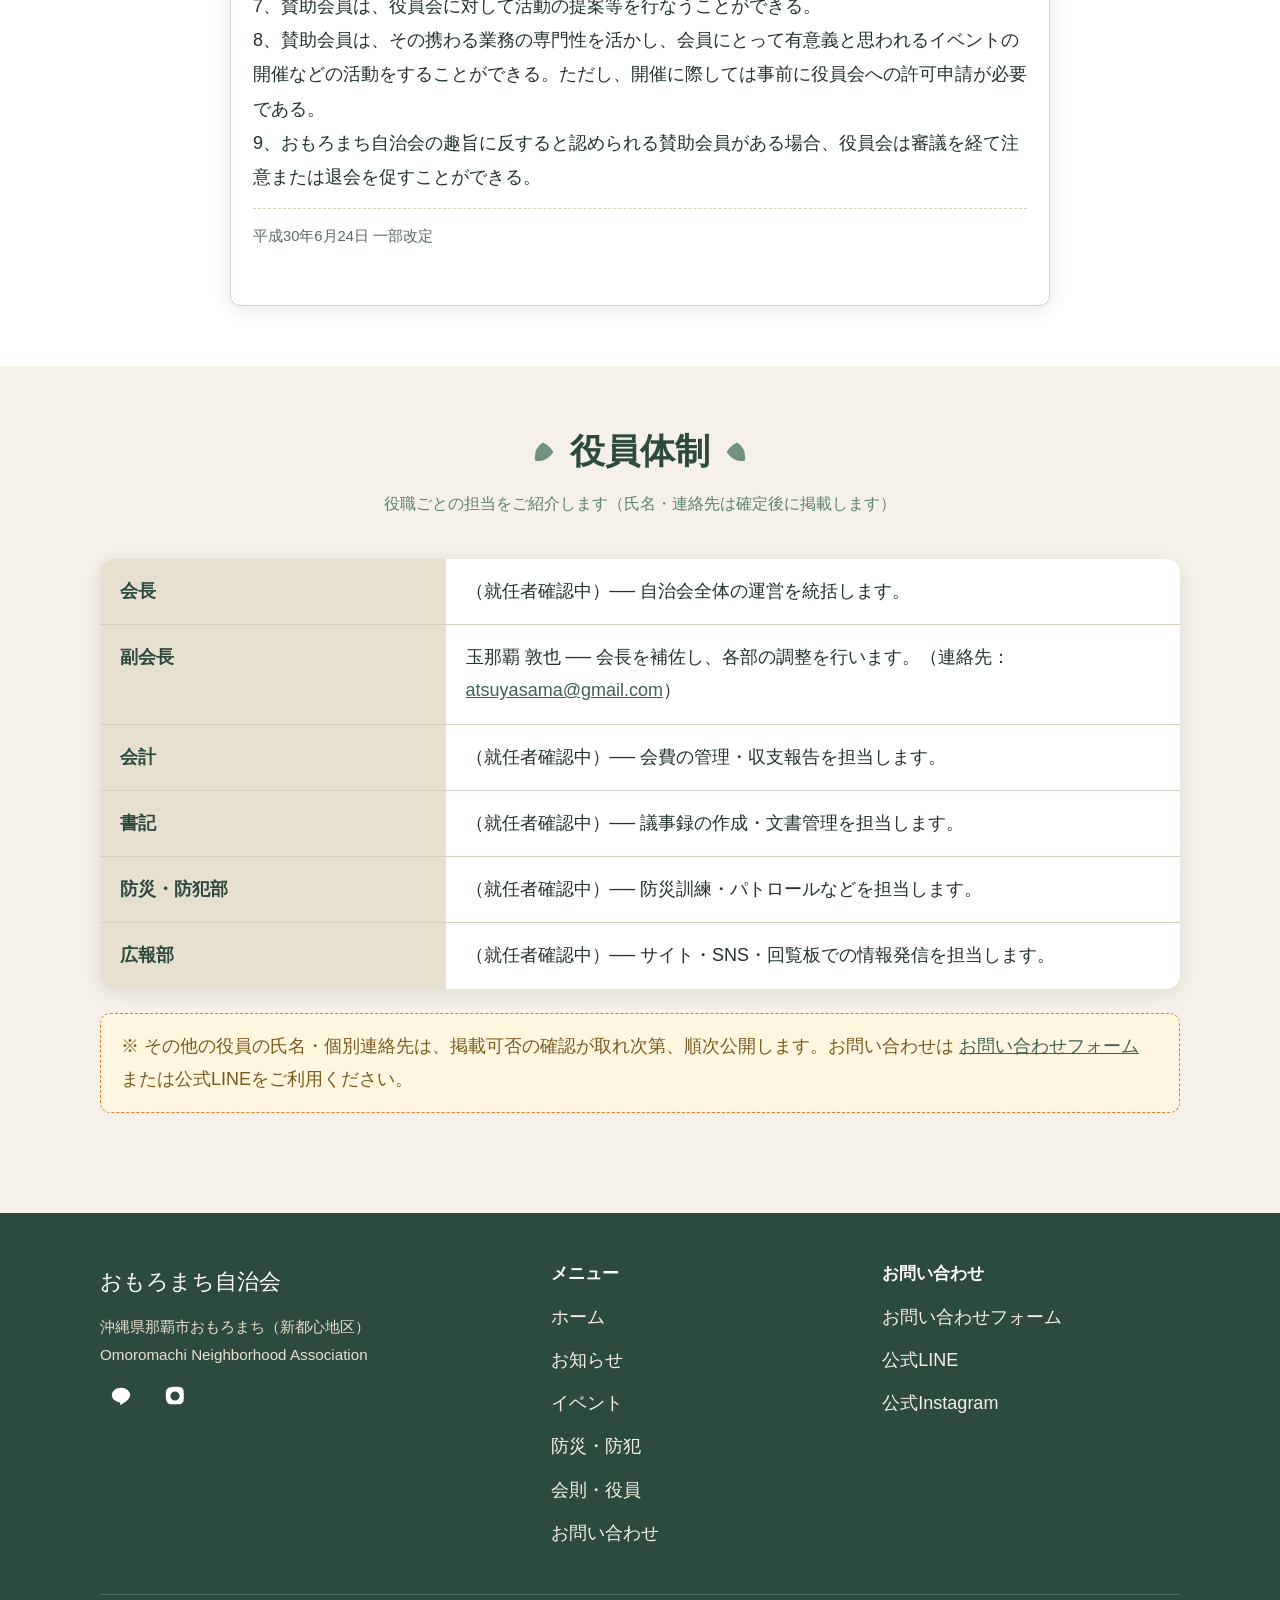
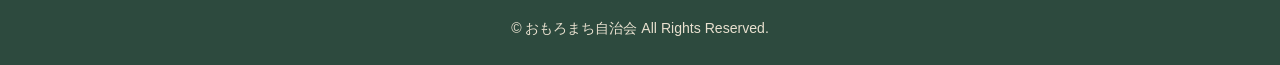
==== commit f1ea1d69: "ヘッダーロゴを正式ロゴ画像に差し替え、ブランド名を「おもろまち自治会」に統一 favicon もロゴ画像に設定。" ====
--- a/about.html
+++ b/about.html
@@ -4,6 +4,7 @@
 <meta charset="UTF-8">
 <meta name="viewport" content="width=device-width, initial-scale=1.0">
 <title>会則・役員紹介｜おもろまち自治会</title>
+  <link rel="icon" type="image/jpeg" href="images/logo.jpg">
 <meta name="description" content="おもろまち自治会の会則と役員体制のご紹介です。">
 <link rel="stylesheet" href="css/style.css">
 </head>
@@ -13,12 +14,9 @@
 <header class="site-header">
   <div class="header-inner">
     <a class="brand" href="index.html">
-      <svg class="logo-leaf" width="40" height="40" viewBox="0 0 40 40" aria-hidden="true">
-        <path d="M20 4C10 10 6 20 8 32c12 2 22-4 28-14C30 10 24 6 20 4z" fill="#3d6152"/>
-        <path d="M12 30C16 22 24 16 32 14" stroke="#8fbfa5" stroke-width="2" fill="none" stroke-linecap="round"/>
-      </svg>
+      <img src="images/logo.jpg" alt="おもろまち自治会 ロゴ" class="logo-img" width="40" height="40">
       <span class="brand-text">
-        <span class="brand-title">おもろまち</span>
+        <span class="brand-title">おもろまち自治会</span>
         <span class="brand-sub">Omoromachi Neighborhood Association</span>
       </span>
     </a>
--- a/css/style.css
+++ b/css/style.css
@@ -85,6 +85,7 @@
   text-decoration: none;
 }
 .brand .logo-leaf { flex: none; }
+.brand .logo-img { flex: none; width: 40px; height: 40px; object-fit: contain; }
 .brand-text .brand-title {
   font-family: "Hiragino Mincho ProN", "Yu Mincho", serif;
   font-size: 1.5rem;
@@ -322,6 +323,24 @@
 .info-list .info-date { color: var(--accent-orange); font-weight: 700; font-size: .9rem; }
 .info-list h3 { margin: 4px 0 6px; font-size: 1.15rem; }
 .info-list p { margin: 0; color: #4a5750; }
+.info-list .info-body { color: #4a5750; }
+.info-list .info-body p { margin: 0 0 8px; }
+.info-list .info-body p:last-child { margin-bottom: 0; }
+.info-list .info-body a { color: var(--green-deep, #2d4a3e); text-decoration: underline; word-break: break-all; }
+.info-thumb { margin: 0 0 12px; border-radius: 8px; overflow: hidden; max-width: 320px; }
+.info-thumb img { width: 100%; height: auto; display: block; }
+
+/* microCMS 読み込み中・データなし・エラー表示（お知らせ/イベント） */
+.card-grid.is-message,
+.info-list.is-message {
+  display: block;
+  color: #5a685f;
+  background: #fff;
+  border: 1px dashed var(--border-soft);
+  border-radius: 10px;
+  padding: 20px 22px;
+  text-align: center;
+}
 
 /* データテーブル / 定義リスト */
 .def-table {
